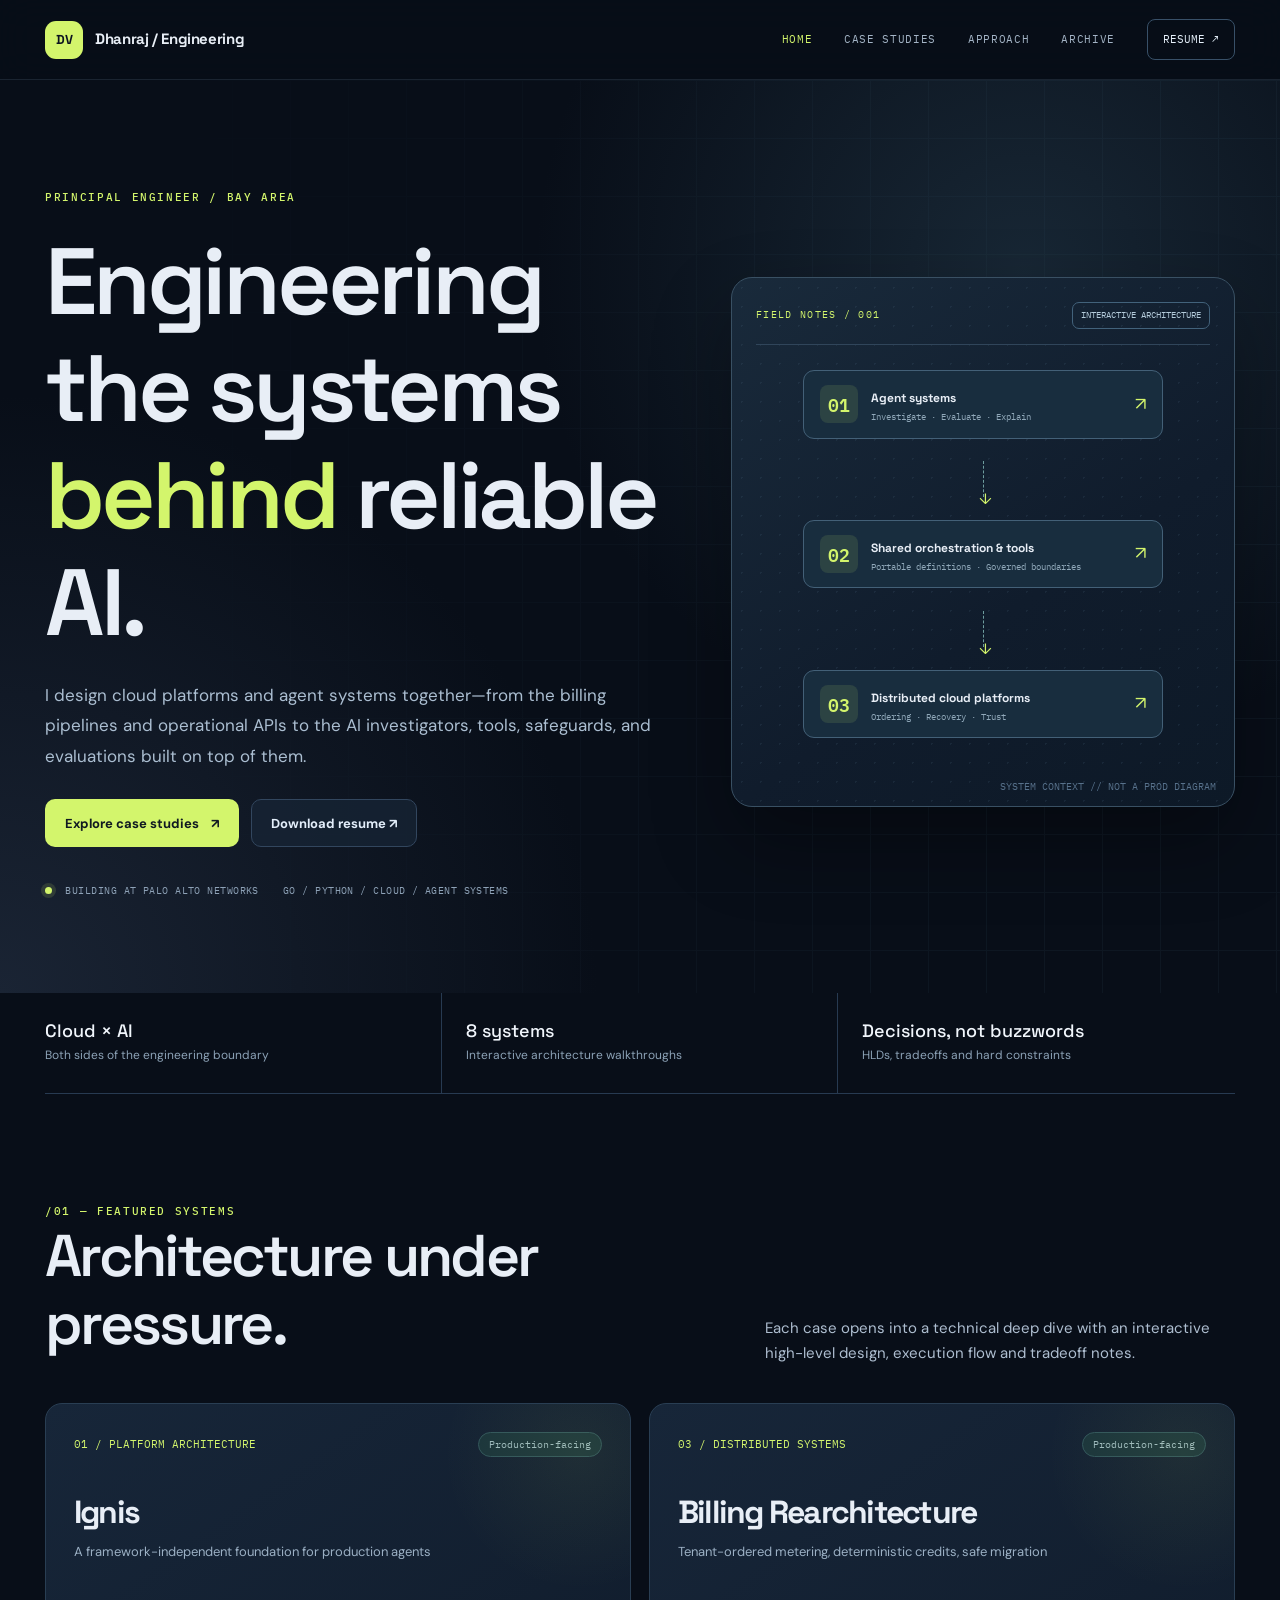
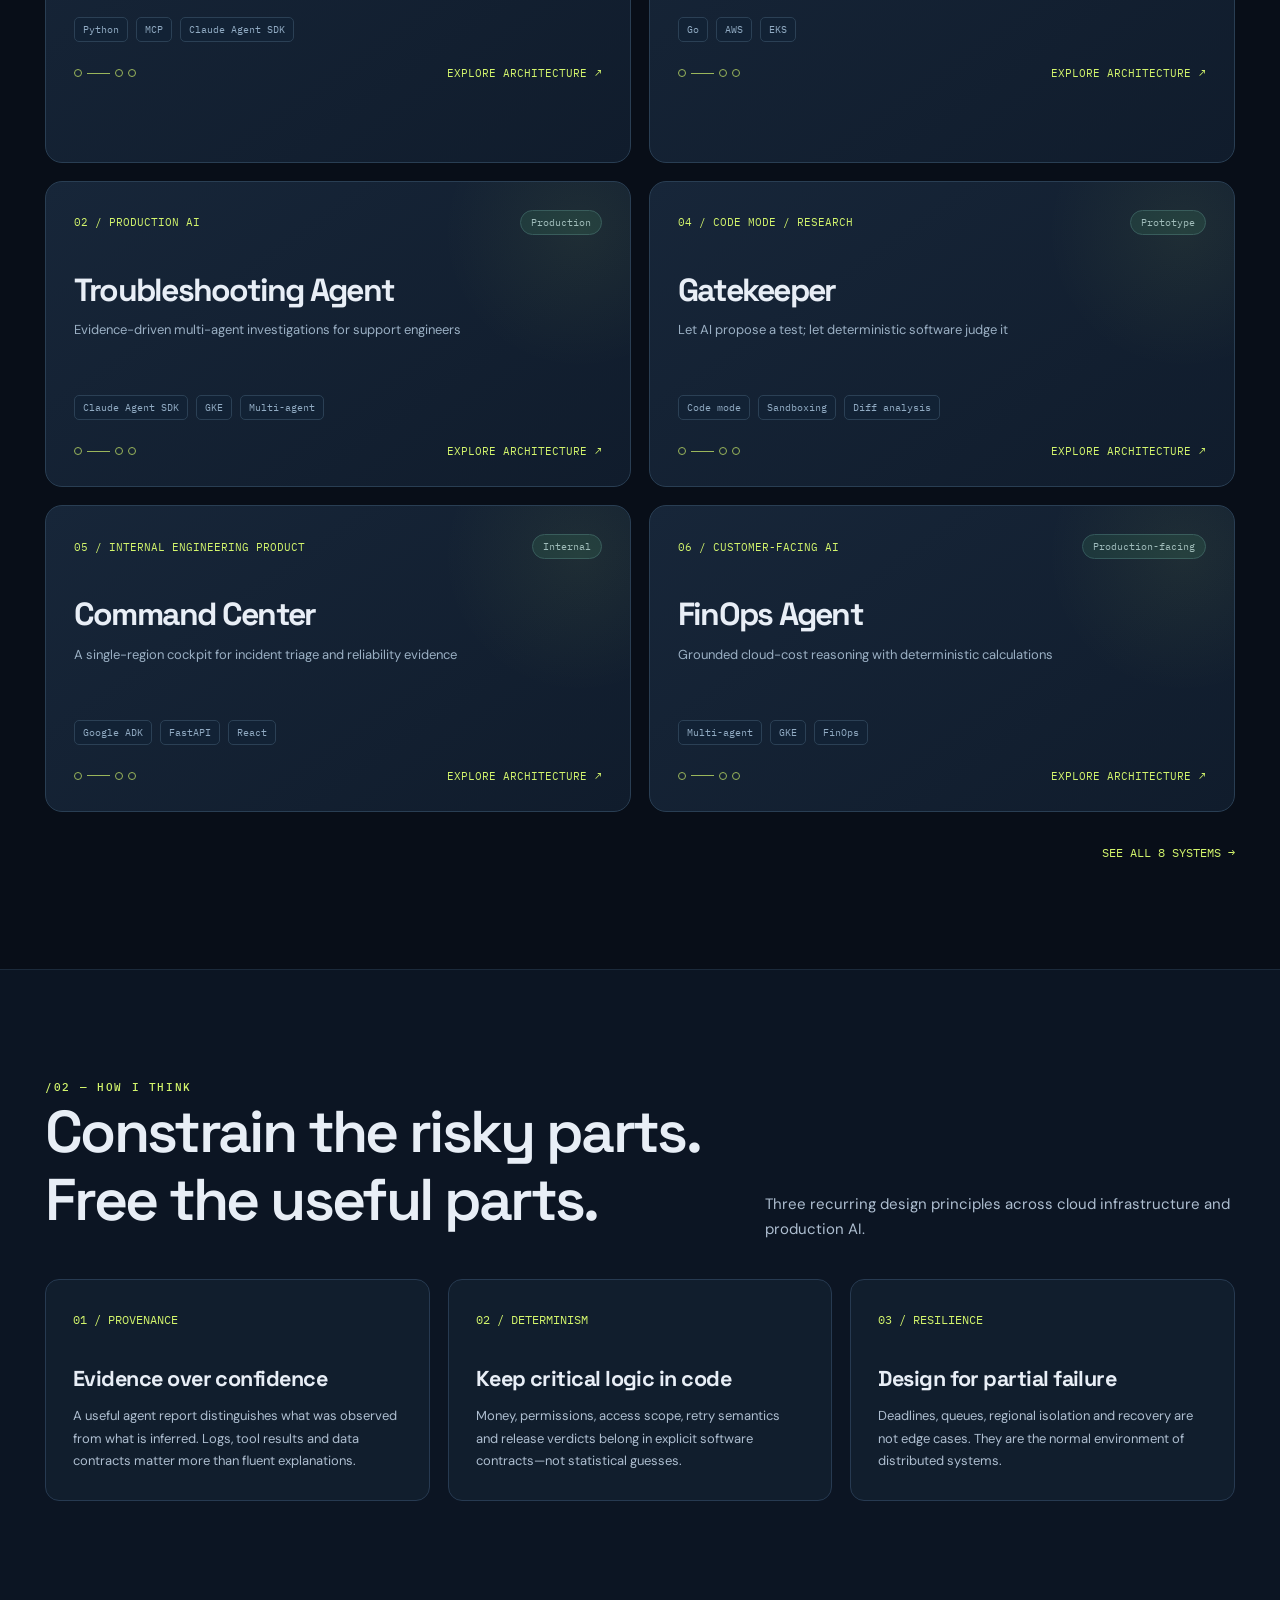
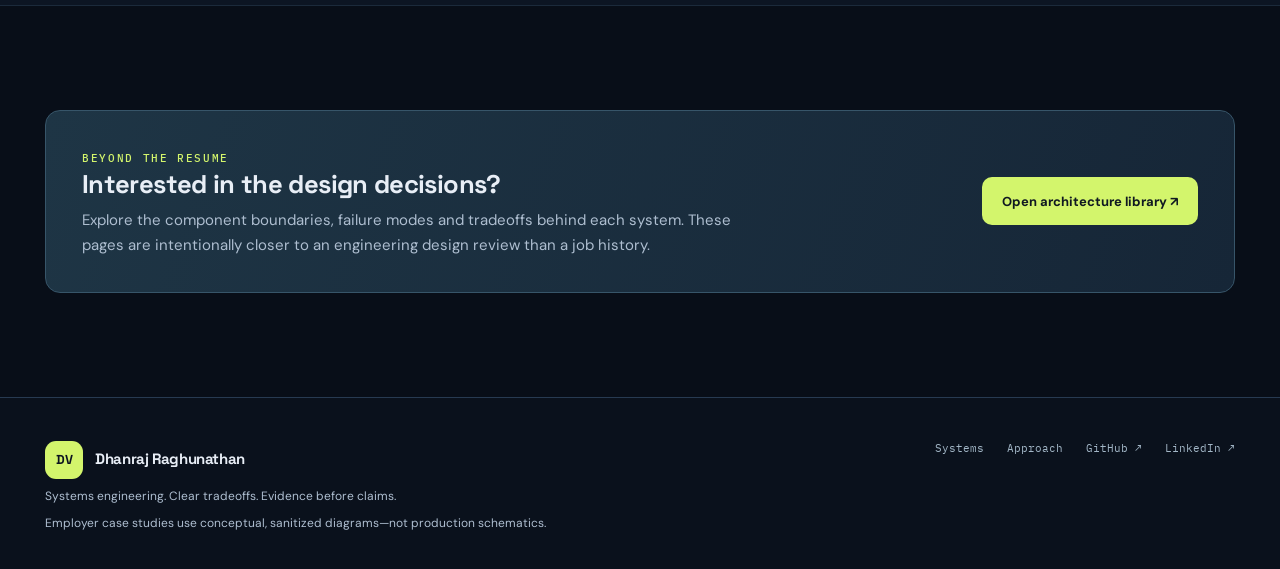
==== index.html @ ff9d37b3 "Publish engineering portfolio and updated resume" ====
<!doctype html>
<html lang="en">
<head>
  <meta charset="UTF-8" />
  <meta name="viewport" content="width=device-width, initial-scale=1.0" />
  <meta name="theme-color" content="#090f1a" />
  <meta name="description" content="Dhanraj Raghunathan — Principal Engineer working at the intersection of distributed cloud systems and reliable AI agent platforms. Interactive architecture case studies and technical design decisions." />
  <meta property="og:type" content="website" />
  <meta property="og:title" content="Dhanraj Raghunathan — Engineering Systems" />
  <meta property="og:description" content="Go beyond the resume. Explore interactive architecture case studies for cloud platforms, distributed systems, and AI agents." />
  <link rel="icon" type="image/svg+xml" href="./assets/favicon.svg" />
  <title>Dhanraj Raghunathan · Systems, not slides</title>
  <link rel="preconnect" href="https://fonts.googleapis.com" />
  <link rel="preconnect" href="https://fonts.gstatic.com" crossorigin />
  <link href="https://fonts.googleapis.com/css2?family=DM+Sans:wght@400;500;600;700;800&family=IBM+Plex+Mono:wght@400;500;600&family=Space+Grotesk:wght@400;500;600;700&display=swap" rel="stylesheet" />
  <link rel="stylesheet" href="./assets/styles.css" />
</head>
<body>
  <div id="app"></div>
  <script type="module" src="./assets/app.js"></script>
</body>
</html>
---- assets/styles.css ----
:root{--ink:#e8eef6;--muted:#94a5b9;--soft:#72879b;--bg:#080e18;--surface:#101b2a;--surface2:#132236;--surface3:#17273c;--stroke:#273a51;--stroke2:#32465e;--lime:#d3f56c;--sky:#79c5ff;--pink:#c7a9ff;--orange:#f2b681;--max:1190px;--r:18px}
*{box-sizing:border-box}html{scroll-behavior:smooth}body{margin:0;background:var(--bg);color:var(--ink);font-family:'DM Sans',sans-serif;font-size:15px;line-height:1.65;overflow-x:hidden}::selection{color:#08111b;background:var(--lime)}button,input{font:inherit}button{cursor:pointer}a{color:inherit;text-decoration:none}img,svg{max-width:100%}button:focus-visible,a:focus-visible,input:focus-visible,[tabindex]:focus-visible{outline:2px solid var(--lime);outline-offset:4px}h1,h2,h3,h4,p{margin-top:0}h1,h2,h3{font-family:'Space Grotesk',sans-serif;letter-spacing:-.045em;line-height:1.14}h1{font-size:clamp(3.3rem,7.35vw,6.6rem);font-weight:600}h2{font-size:clamp(2.2rem,4.6vw,4rem);font-weight:600}h3{font-size:1.28rem;letter-spacing:-.025em}p{color:#aebed0}small,.mono,.eyebrow,.micro,.nav-link,.code{font-family:'IBM Plex Mono',monospace}.shell{width:min(calc(100% - 66px),var(--max));margin-inline:auto}.skip{position:absolute;top:-50px;left:0;background:var(--lime);color:#111;padding:8px 16px;z-index:50}.skip:focus{top:0}.nav-wrap{position:sticky;top:0;z-index:40;background:rgba(8,14,24,.87);backdrop-filter:blur(18px);border-bottom:1px solid rgba(131,157,183,.16)}.nav{height:79px;display:flex;align-items:center;justify-content:space-between;gap:24px}.mark{display:flex;align-items:center;gap:12px;white-space:nowrap}.mark-logo{height:38px;width:38px;background:var(--lime);color:#0b1320;border-radius:11px;display:grid;place-items:center;font-weight:800;font-size:13px;font-family:'Space Grotesk'}.mark span:last-child{font-family:'Space Grotesk';font-size:15px;font-weight:700;letter-spacing:-.025em}.nav-right{display:flex;align-items:center;gap:32px}.nav-link{font-size:11px;color:#a4b4c6;letter-spacing:.06em;transition:color .2s}.nav-link:hover,.nav-link.active{color:var(--lime)}.nav-resume{border:1px solid #385068;padding:10px 15px;border-radius:8px;font-size:11px;font-family:'IBM Plex Mono',monospace;color:#e7f1fc}.nav-resume:hover{border-color:var(--lime);color:var(--lime)}.nav-mobile-toggle{display:none;border:1px solid var(--stroke);background:#121d2b;color:#eaf2fb;border-radius:8px;padding:6px 12px;font-size:22px}
button.btn,a.btn{border-radius:10px;display:inline-flex;align-items:center;gap:12px;justify-content:center;min-height:48px;padding:0 19px;font-size:13px;font-weight:700;border:1px solid transparent;transition:transform .2s,border-color .2s,background .2s}button.btn:hover,a.btn:hover{transform:translateY(-2px)}.btn-primary{background:var(--lime);color:#101921}.btn-primary:hover{background:#e7ff9f}.btn-secondary{background:rgba(23,37,55,.7);border-color:var(--stroke2)!important;color:#e3eefa}.btn-secondary:hover{border-color:#99b3c6!important}.link-arrow{color:var(--lime);font-family:'IBM Plex Mono',monospace;font-size:12px;display:inline-flex;gap:8px;align-items:center}.link-arrow:hover{color:#f1ffba}.eyebrow{font-size:11px;color:var(--lime);letter-spacing:.15em;text-transform:uppercase;font-weight:500}.micro{color:var(--soft);font-size:10px;letter-spacing:.13em;text-transform:uppercase}.section{padding:104px 0}.section-header{display:flex;align-items:end;justify-content:space-between;gap:24px;margin-bottom:37px}.section-header p{max-width:470px;margin:0}.section-header h2{margin:0 0 9px}.section-dark{background:#0c1523;border-top:1px solid #1b2a3b;border-bottom:1px solid #1b2a3b}.line-divider{border:0;border-top:1px solid var(--stroke);margin:30px 0}
.hero{position:relative;overflow:hidden;padding:104px 0 93px;background:radial-gradient(circle at 80% 21%,#203444a6 0,transparent 39%),radial-gradient(circle at 0% 100%,#1a2434 0,transparent 38%)}.hero:before{content:'';position:absolute;inset:0;opacity:.18;pointer-events:none;background-image:linear-gradient(#2a4253 1px,transparent 1px),linear-gradient(90deg,#2a4253 1px,transparent 1px);background-size:58px 58px;mask-image:linear-gradient(to right,transparent 10%,black 80%)}.hero-inner{position:relative;display:grid;grid-template-columns:1.12fr .88fr;align-items:center;gap:45px}.hero h1{margin:19px 0 23px;max-width:730px}.hero h1 span{color:var(--lime)}.hero-intro{font-size:17px;max-width:630px;line-height:1.8;color:#abbed1;margin-bottom:28px}.hero-actions{display:flex;gap:12px;flex-wrap:wrap}.hero-meta{display:flex;gap:24px;align-items:center;margin-top:36px;flex-wrap:wrap}.hero-meta span{font-family:'IBM Plex Mono',monospace;font-size:10px;color:#8ea2b7;letter-spacing:.045em}.alive{width:7px;height:7px;background:var(--lime);border-radius:100%;display:inline-block;margin-right:7px;box-shadow:0 0 0 4px #d3f56c21}.hero-visual{height:530px;position:relative;background:linear-gradient(145deg,#192a3b,#101c2c 60%,#0d1927);border:1px solid #395063;border-radius:21px;box-shadow:0 35px 80px #0005;overflow:hidden;padding:24px}.hero-visual:before{content:'';position:absolute;inset:0;background-image:radial-gradient(#53718a 1px,transparent 1px);background-size:19px 19px;opacity:.15}.vis-top{position:relative;display:flex;align-items:center;justify-content:space-between;border-bottom:1px solid #30455a;padding-bottom:15px}.vis-pill{border:1px solid #42627b;border-radius:7px;padding:5px 8px;color:#b4cbdb;font-size:9px}.vis-stack{position:relative;height:405px;display:flex;flex-direction:column;align-items:center;justify-content:space-around;padding-top:14px}.vis-connector{height:36px;border-left:1px dashed #6d9d9e;position:relative}.vis-connector:after{content:'↓';color:var(--lime);position:absolute;bottom:-14px;left:-5px}.vis-card{display:flex;align-items:center;gap:13px;border:1px solid #436077;border-radius:11px;background:#182d3e;max-width:360px;width:100%;padding:14px 16px;z-index:1;transition:transform .25s,border-color .25s,box-shadow .25s}.vis-card:hover{transform:translateY(-3px);border-color:var(--lime);box-shadow:0 0 25px #b6f55c16}.vis-icon{border-radius:8px;display:grid;place-items:center;height:38px;width:38px;flex:none;background:#d3f56c1c;color:var(--lime);font:600 18px 'IBM Plex Mono'}.vis-card strong{font-size:12px;font-family:'Space Grotesk'}.vis-card small{display:block;color:#91a9ba;font-size:9px;line-height:1.5}.vis-pin{margin-left:auto;color:var(--lime);font-size:18px}.hero-bottom-label{position:absolute;bottom:13px;right:18px;color:#57718b;font:10px 'IBM Plex Mono'}.facts-row{display:grid;grid-template-columns:repeat(3,1fr);gap:0;margin-top:0;border-bottom:1px solid var(--stroke)}.fact{padding:26px 24px;border-right:1px solid var(--stroke)}.fact:first-child{padding-left:0}.fact:last-child{border:0}.fact strong{font:500 18px 'Space Grotesk';color:#f1f6fc;display:block}.fact span{font-size:12px;color:#8ca2b6}.case-grid{display:grid;grid-template-columns:repeat(2,minmax(0,1fr));gap:18px}.case-card{min-height:300px;position:relative;overflow:hidden;background:linear-gradient(145deg,#172639,#101c2c);border:1px solid #293e53;border-radius:17px;padding:28px 28px 26px;transition:transform .25s,border-color .25s,box-shadow .25s}.case-card:hover{transform:translateY(-4px);border-color:#587681;box-shadow:0 18px 35px #0003}.case-card.feature{min-height:360px}.case-card:before{content:'';position:absolute;right:-90px;top:-90px;width:280px;height:280px;border-radius:50%;background:radial-gradient(circle,#d3f56c10,transparent 69%);pointer-events:none}.case-card .idx{font:11px 'IBM Plex Mono';color:var(--lime)}.case-card .status{font:10px 'IBM Plex Mono';color:#9db9be;background:#1a343b;border:1px solid #31555b;border-radius:100px;padding:5px 10px}.case-top{display:flex;justify-content:space-between;align-items:center;gap:12px}.case-card h3{font-size:clamp(1.5rem,2.5vw,2.4rem);margin:37px 0 11px;letter-spacing:-.055em}.case-card p{max-width:440px;font-size:13px;color:#9bb0c4;line-height:1.7;min-height:54px}.tag-row{display:flex;flex-wrap:wrap;gap:8px;margin-top:22px}.tag{font:10px 'IBM Plex Mono';padding:5px 8px;color:#91abc3;background:#122235;border:1px solid #2b4055;border-radius:5px}.card-bottom{margin-top:22px;display:flex;align-items:center;justify-content:space-between}.tiny-net{display:flex;gap:5px;align-items:center;opacity:.7}.tiny-net i{display:block;width:8px;height:8px;border-radius:50%;border:1px solid var(--lime)}.tiny-net i:nth-child(2){height:1px;width:23px;border:0;background:var(--lime);border-radius:0}.case-card .link-arrow{font-size:11px}.approach-grid{display:grid;grid-template-columns:repeat(3,1fr);gap:18px}.approach-card{border:1px solid var(--stroke);border-radius:14px;padding:27px;background:#111e2d}.approach-card .icon-num{font:12px 'IBM Plex Mono';color:var(--lime)}.approach-card h3{margin:36px 0 13px;font-size:1.35rem}.approach-card p{font-size:13px;line-height:1.75;margin-bottom:0}.about-callout{display:flex;justify-content:space-between;align-items:center;gap:30px;padding:34px 36px;background:linear-gradient(110deg,#1e3545,#162637);border:1px solid #375569;border-radius:15px}.about-callout h3{font-size:1.6rem;margin:0 0 9px}.about-callout p{max-width:670px;margin:0}.foot{border-top:1px solid var(--stroke);padding:43px 0 35px;background:#0a111c}.foot-inner{display:flex;align-items:start;justify-content:space-between;gap:20px}.foot p{font-size:12px;margin:8px 0 0}.foot-links{display:flex;gap:23px;font:11px 'IBM Plex Mono';color:#a2b6c6;flex-wrap:wrap}.foot-links a:hover{color:var(--lime)}
.page-hero{padding:65px 0 54px;background:radial-gradient(circle at 80% 15%,#23384b82,transparent 45%);border-bottom:1px solid var(--stroke)}.page-hero h1{font-size:clamp(3.2rem,6vw,5.2rem);margin:12px 0 15px}.page-hero p{max-width:780px;font-size:16px;line-height:1.8}.breadcrumb{color:#9aafc0;font:11px 'IBM Plex Mono';display:flex;align-items:center;gap:9px}.breadcrumb a:hover{color:var(--lime)}.badge-status{display:inline-block;border:1px solid #416348;color:#c7f5a8;background:#1e382c;border-radius:7px;font:10px 'IBM Plex Mono';padding:6px 10px}.badge-status.prototype{border-color:#6a5442;color:#f2ca8a;background:#342a21}.case-hero-header{display:flex;gap:16px;align-items:center;flex-wrap:wrap;margin-top:32px}.case-hero h1{font-size:clamp(3rem,6vw,5.7rem);margin:15px 0}.case-summary{max-width:800px;color:#c2d1df;line-height:1.8;font-size:18px}.case-hero .tag-row{margin-top:25px}.case-kicker{font:11px 'IBM Plex Mono';color:var(--lime);letter-spacing:.14em}.detail-wrap{padding-top:54px}.detail-two{display:grid;grid-template-columns:1.2fr .8fr;gap:25px}.detail-card{border:1px solid #2b4259;padding:29px;border-radius:15px;background:#101b2a}.detail-card h3{margin:9px 0 15px;font-size:1.48rem}.detail-card p{font-size:14px;line-height:1.85;margin-bottom:0}.detail-card .eyebrow{color:#88a5bc;font-size:10px}.quote{margin:22px 0 0;padding-left:22px;border-left:3px solid var(--lime);color:#d4e3ec;font-size:22px;font-family:'Space Grotesk';line-height:1.4;letter-spacing:-.035em}.section-section{padding:71px 0 0}.section-section h2{font-size:clamp(2rem,4vw,3rem);margin:0 0 13px}.section-section .intro{max-width:780px;font-size:14px}.diagram-wrap{background:#0e1b2b;border:1px solid #35506a;border-radius:17px;overflow:hidden;margin-top:29px;box-shadow:0 20px 50px #0002}.diagram-nav{display:flex;justify-content:space-between;align-items:center;gap:15px;border-bottom:1px solid #2e445b;padding:15px 20px;background:#122235}.diagram-tabs{display:flex;gap:6px;flex-wrap:wrap}.tab{font:11px 'IBM Plex Mono';color:#99aec3;background:transparent;border:1px solid transparent;border-radius:7px;padding:9px 13px}.tab.active{background:#263a4b;border-color:#49667b;color:var(--lime)}.tab:hover{color:#e9f7ff}.diagram-controls{display:flex;align-items:center;gap:6px}.icon-btn{border:1px solid #354e66;border-radius:7px;color:#d0e0ec;background:#1d3145;font-size:13px;min-width:34px;height:34px;padding:0 8px}.icon-btn:hover{border-color:var(--lime);color:var(--lime)}.diagram-info{padding:19px 21px 10px;display:flex;gap:20px;align-items:start;justify-content:space-between}.diagram-info h3{font:600 18px 'Space Grotesk';letter-spacing:-.02em;margin:0 0 4px}.diagram-info p{font-size:12px;margin:0;max-width:690px;color:#8eabc0}.diagram-board{height:565px;position:relative;overflow:hidden;cursor:grab;touch-action:none}.diagram-board.dragging{cursor:grabbing}.diagram-board svg{width:100%;height:100%;display:block;user-select:none}.diagram-board .edge{fill:none;stroke:#5d7d91;stroke-width:2;opacity:.68}.diagram-board .edge.active{stroke:var(--lime);stroke-width:3;opacity:1;stroke-dasharray:7 7;animation:dash 3s linear infinite}@keyframes dash{to{stroke-dashoffset:-28}}.diagram-board .edge-label{fill:#b0c2cf;font:11px 'IBM Plex Mono'}.diagram-board .node{cursor:pointer}.diagram-board .node rect{stroke-width:1.6;transition:stroke .2s,fill .2s}.diagram-board .node text.title{fill:#edf5ff;font:600 15px 'Space Grotesk'}.diagram-board .node text.sub{fill:#a4bfd0;font:11px 'IBM Plex Mono'}.diagram-board .node .node-glyph{font:12px 'IBM Plex Mono';fill:#d3f56c}.diagram-board .node:hover rect,.diagram-board .node.selected rect{stroke:var(--lime)!important;stroke-width:3}.diagram-board .node.focus rect{stroke:var(--lime);filter:drop-shadow(0 0 12px #d3f56c55)}.diagram-board .node:focus{outline:none}.diagram-board .node:focus rect{stroke:var(--lime)!important;stroke-width:3}.diagram-footer{display:grid;grid-template-columns:1.07fr .93fr;border-top:1px solid #2f475b;min-height:176px}.node-inspector{padding:19px 22px;border-right:1px solid #2f475b;background:#132538}.node-inspector .micro{display:block;margin-bottom:9px}.node-inspector h4{font-family:'Space Grotesk';font-size:18px;margin:0 0 8px}.node-inspector p{font-size:12px;line-height:1.8;margin:0}.walk-panel{padding:19px 22px;background:#101f30}.walk-header{display:flex;align-items:center;justify-content:space-between;gap:8px}.walk-panel .micro{display:block;margin-bottom:9px}.walk-panel strong{font:600 14px 'Space Grotesk';color:var(--lime)}.walk-panel p{font-size:12px;margin:7px 0 12px;line-height:1.65}.walk-actions{display:flex;gap:8px;align-items:center}.walk-actions button{padding:6px 11px;font-size:11px;font-family:'IBM Plex Mono';border-radius:5px;color:#d4e5ee;background:#1d3449;border:1px solid #35526c}.walk-actions button:hover{border-color:var(--lime)}.diagram-hint{font:10px 'IBM Plex Mono';color:#708ba3;padding:10px 20px;border-top:1px solid #1b3448}.diagram-hint span{color:#b7ccdb}.learning-label{font:10px 'IBM Plex Mono';padding:4px 9px;border:1px solid #ae8650;border-radius:5px;color:#f0c887}.decision-grid{display:grid;grid-template-columns:repeat(2,1fr);gap:14px;margin-top:31px}.decision{border:1px solid var(--stroke);background:#101c2b;padding:25px;border-radius:12px}.decision .num{color:var(--lime);font:11px 'IBM Plex Mono'}.decision h3{font-size:19px;letter-spacing:-.03em;margin:24px 0 9px}.decision p{font-size:13px;line-height:1.8;margin:0}.tradeoff{display:grid;grid-template-columns:1fr 1.2fr;gap:24px;border-bottom:1px solid #293f54;padding:22px 0}.tradeoff h3{font-size:17px;margin:0}.tradeoff p{font-size:13px;margin:0}.insight{border:1px solid #405f50;border-radius:16px;padding:31px 37px;background:linear-gradient(115deg,#182d30,#111e2a);margin-top:43px}.insight strong{font:10px 'IBM Plex Mono';color:var(--lime);letter-spacing:.11em}.insight p{font:500 clamp(1.4rem,2.8vw,2.2rem) 'Space Grotesk';letter-spacing:-.035em;line-height:1.43;color:#eaf4ee;margin:18px 0 0}.caution{margin:28px 0 0;padding:18px 20px;border:1px solid #354c61;border-radius:10px;background:#101f30;display:flex;gap:15px}.caution .tag{flex:none;height:max-content}.caution p{font-size:12px;margin:0;line-height:1.8}.case-next{display:flex;justify-content:space-between;align-items:center;gap:18px;padding:35px 0 100px;border-top:1px solid var(--stroke);margin-top:65px}.case-next h3{margin:0;font-size:25px}.case-next .micro{margin-bottom:5px}
.explore-controls{display:flex;gap:11px;align-items:center;flex-wrap:wrap;margin:36px 0 25px}.search{background:#122034;color:#eaf1f8;border:1px solid #385069;padding:13px 16px;border-radius:9px;width:min(100%,310px);outline:none}.search::placeholder{color:#788ea7}.search:focus{border-color:var(--lime)}.filters{display:flex;flex-wrap:wrap;gap:7px}.filter{border:1px solid #34495e;background:#142336;color:#9ab1c3;padding:10px 12px;border-radius:8px;font:11px 'IBM Plex Mono'}.filter.active{border-color:#8eaa66;background:#293b2d;color:var(--lime)}.results-count{font:11px 'IBM Plex Mono';color:#8da4b8;margin:9px 0 25px}.empty{text-align:center;color:#91a7b9;padding:85px 0}.timeline{display:grid;gap:0;max-width:920px;margin:40px auto 90px}.timeline-item{display:grid;grid-template-columns:180px 1fr;gap:40px;border-top:1px solid var(--stroke);padding:29px 0}.timeline-item .mono{font-size:12px;color:var(--lime)}.timeline-item h3{font-size:20px;margin:0 0 4px}.timeline-item strong{font-size:12px;font-weight:600;color:#abbfd1}.timeline-item p{font-size:13px;margin:8px 0 0}.archive-grid{display:grid;grid-template-columns:repeat(2,1fr);gap:16px;margin:34px 0 80px}.archive-card{padding:29px;border:1px solid var(--stroke);border-radius:13px;background:#101e2c;transition:border-color .2s}.archive-card:hover{border-color:#77909d}.archive-card .micro{color:var(--lime)}.archive-card h3{margin:22px 0 10px}.archive-card p{font-size:13px;line-height:1.8}.warning{font-size:12px;color:#9ab0c4;border-left:2px solid #8eac6c;padding-left:14px;margin:20px 0}
@media(max-width:970px){.hero-inner{grid-template-columns:1fr}.hero{padding:70px 0}.hero h1{max-width:800px}.hero-visual{max-width:600px;width:100%;height:425px}.vis-stack{height:300px}.section{padding:75px 0}.detail-two{grid-template-columns:1fr}.nav-right{gap:17px}.nav-link{font-size:10px}.hero-visual{margin-inline:auto}.diagram-board{height:415px}}
@media(max-width:700px){.shell{width:min(calc(100% - 34px),var(--max))}.nav{height:66px}.mark span:last-child{font-size:13px}.nav-mobile-toggle{display:block}.nav-right{display:none;position:absolute;top:66px;left:0;right:0;padding:24px;background:#101b2a;border-bottom:1px solid var(--stroke);flex-direction:column;align-items:stretch;gap:20px}.nav-right.open{display:flex}.nav-right .nav-link{font-size:13px}.hero{padding:64px 0 50px}.hero h1{font-size:clamp(3.25rem,12vw,5rem)}.hero-intro{font-size:15px}.hero-visual{height:398px;padding:19px}.vis-stack{height:278px}.vis-card{max-width:300px;padding:11px 12px}.vis-connector{height:24px}.facts-row{grid-template-columns:1fr}.fact{padding:17px 0;border-right:0;border-bottom:1px solid var(--stroke)}.fact:last-child{border:0}.section-header{display:block}.section-header h2{margin-bottom:15px}.case-grid,.approach-grid,.decision-grid,.archive-grid{grid-template-columns:1fr}.case-card{min-height:275px;padding:23px}.case-card h3{margin-top:28px}.section{padding:64px 0}.about-callout{display:block;padding:25px}.about-callout .btn{margin-top:20px}.foot-inner{display:block}.foot-links{margin-top:24px}.page-hero{padding:44px 0 38px}.page-hero h1{font-size:clamp(2.8rem,11vw,4.6rem)}.detail-wrap{padding-top:32px}.detail-card{padding:23px}.section-section{padding-top:56px}.diagram-nav{align-items:start;flex-direction:column;padding:12px}.diagram-tabs{width:100%}.tab{padding:7px 9px;font-size:10px}.diagram-info{padding:15px}.diagram-board{height:320px}.diagram-footer{grid-template-columns:1fr}.node-inspector{border-right:0;border-bottom:1px solid var(--stroke)}.walk-panel,.node-inspector{padding:18px}.diagram-hint{line-height:1.8}.tradeoff{grid-template-columns:1fr;gap:10px}.caution{display:block}.case-next{align-items:start;flex-direction:column}.timeline-item{grid-template-columns:1fr;gap:8px}.archive-grid{margin-bottom:45px}.search{width:100%}.filters{width:100%}.filter{padding:9px}.nav-resume{display:block;text-align:center}}
@media(prefers-reduced-motion:reduce){*,*:before,*:after{scroll-behavior:auto!important;animation:none!important;transition:none!important}}
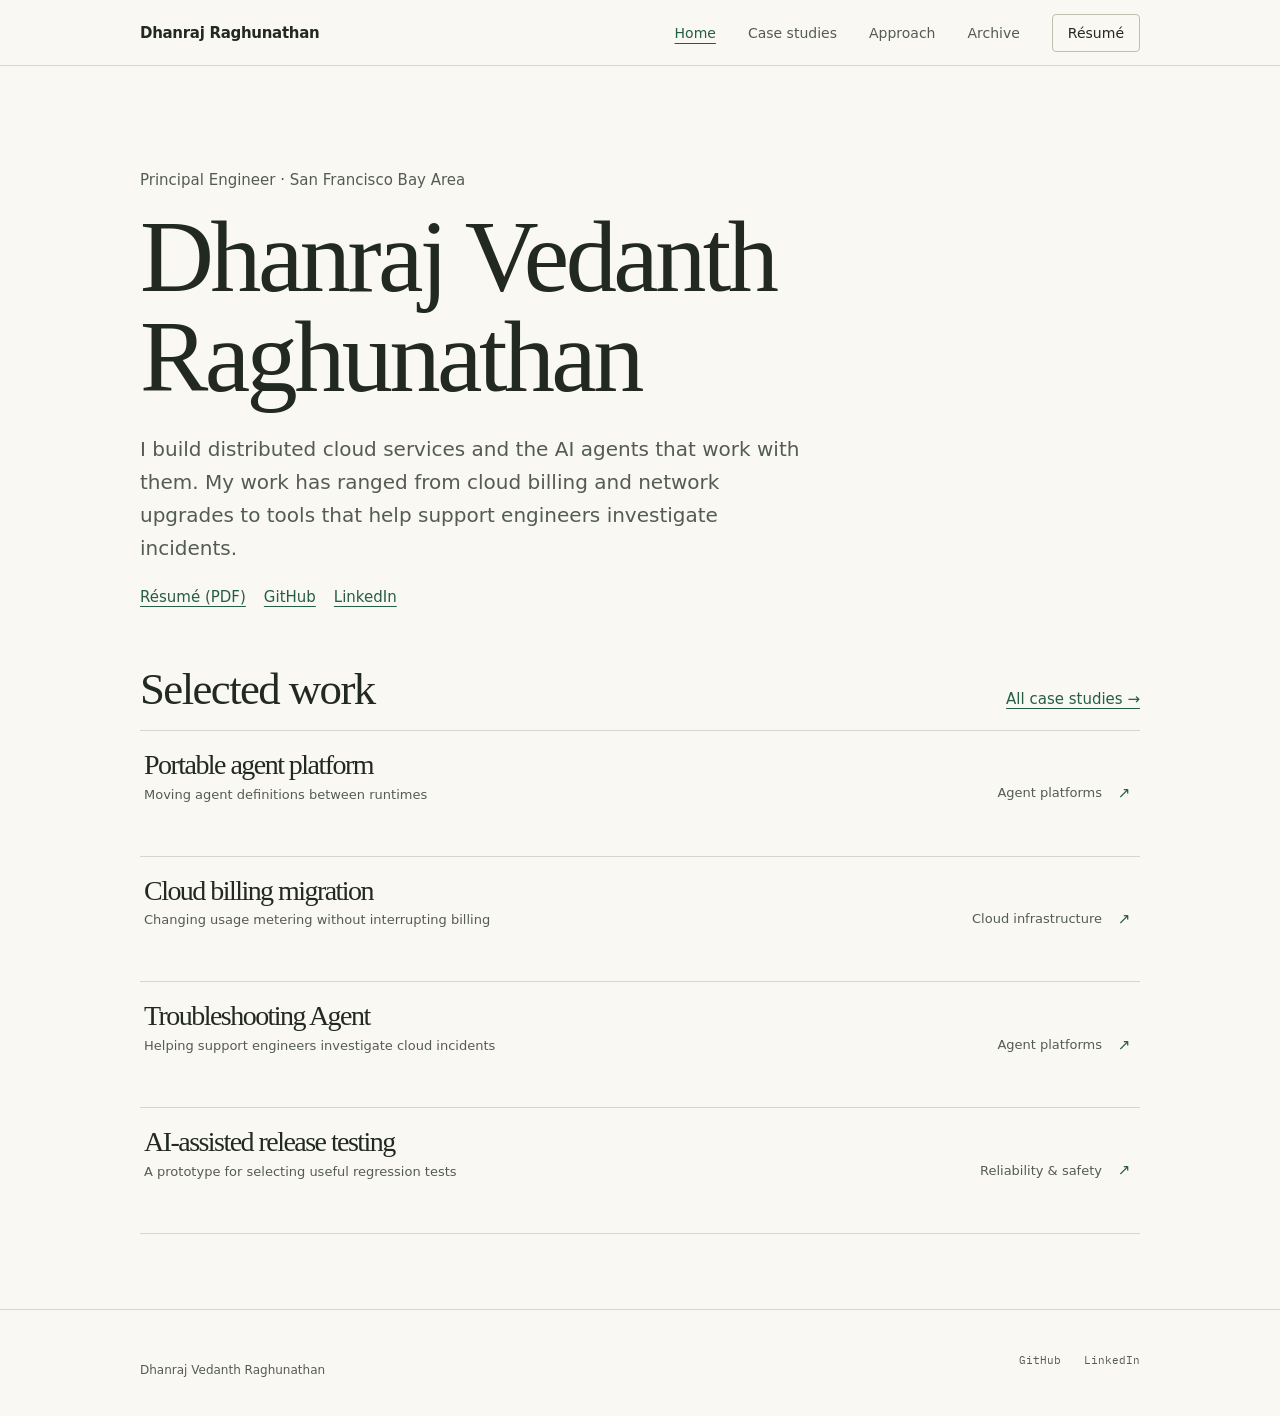
==== commit 1e299fbc: "Simplify portfolio and publish public-safe resume and case studies" ====
--- a/index.html
+++ b/index.html
@@ -3,13 +3,13 @@
 <head>
   <meta charset="UTF-8" />
   <meta name="viewport" content="width=device-width, initial-scale=1.0" />
-  <meta name="theme-color" content="#090f1a" />
+  <meta name="theme-color" content="#faf8f3" />
   <meta name="description" content="Dhanraj Raghunathan — Principal Engineer working at the intersection of distributed cloud systems and reliable AI agent platforms. Interactive architecture case studies and technical design decisions." />
   <meta property="og:type" content="website" />
   <meta property="og:title" content="Dhanraj Raghunathan — Engineering Systems" />
-  <meta property="og:description" content="Go beyond the resume. Explore interactive architecture case studies for cloud platforms, distributed systems, and AI agents." />
+  <meta property="og:description" content="Engineering case studies on distributed cloud systems and AI agents." />
   <link rel="icon" type="image/svg+xml" href="./assets/favicon.svg" />
-  <title>Dhanraj Raghunathan · Systems, not slides</title>
+  <title>Dhanraj Vedanth Raghunathan · Engineering</title>
   <link rel="preconnect" href="https://fonts.googleapis.com" />
   <link rel="preconnect" href="https://fonts.gstatic.com" crossorigin />
   <link href="https://fonts.googleapis.com/css2?family=DM+Sans:wght@400;500;600;700;800&family=IBM+Plex+Mono:wght@400;500;600&family=Space+Grotesk:wght@400;500;600;700&display=swap" rel="stylesheet" />
--- a/assets/styles.css
+++ b/assets/styles.css
@@ -7,3 +7,79 @@
 @media(max-width:970px){.hero-inner{grid-template-columns:1fr}.hero{padding:70px 0}.hero h1{max-width:800px}.hero-visual{max-width:600px;width:100%;height:425px}.vis-stack{height:300px}.section{padding:75px 0}.detail-two{grid-template-columns:1fr}.nav-right{gap:17px}.nav-link{font-size:10px}.hero-visual{margin-inline:auto}.diagram-board{height:415px}}
 @media(max-width:700px){.shell{width:min(calc(100% - 34px),var(--max))}.nav{height:66px}.mark span:last-child{font-size:13px}.nav-mobile-toggle{display:block}.nav-right{display:none;position:absolute;top:66px;left:0;right:0;padding:24px;background:#101b2a;border-bottom:1px solid var(--stroke);flex-direction:column;align-items:stretch;gap:20px}.nav-right.open{display:flex}.nav-right .nav-link{font-size:13px}.hero{padding:64px 0 50px}.hero h1{font-size:clamp(3.25rem,12vw,5rem)}.hero-intro{font-size:15px}.hero-visual{height:398px;padding:19px}.vis-stack{height:278px}.vis-card{max-width:300px;padding:11px 12px}.vis-connector{height:24px}.facts-row{grid-template-columns:1fr}.fact{padding:17px 0;border-right:0;border-bottom:1px solid var(--stroke)}.fact:last-child{border:0}.section-header{display:block}.section-header h2{margin-bottom:15px}.case-grid,.approach-grid,.decision-grid,.archive-grid{grid-template-columns:1fr}.case-card{min-height:275px;padding:23px}.case-card h3{margin-top:28px}.section{padding:64px 0}.about-callout{display:block;padding:25px}.about-callout .btn{margin-top:20px}.foot-inner{display:block}.foot-links{margin-top:24px}.page-hero{padding:44px 0 38px}.page-hero h1{font-size:clamp(2.8rem,11vw,4.6rem)}.detail-wrap{padding-top:32px}.detail-card{padding:23px}.section-section{padding-top:56px}.diagram-nav{align-items:start;flex-direction:column;padding:12px}.diagram-tabs{width:100%}.tab{padding:7px 9px;font-size:10px}.diagram-info{padding:15px}.diagram-board{height:320px}.diagram-footer{grid-template-columns:1fr}.node-inspector{border-right:0;border-bottom:1px solid var(--stroke)}.walk-panel,.node-inspector{padding:18px}.diagram-hint{line-height:1.8}.tradeoff{grid-template-columns:1fr;gap:10px}.caution{display:block}.case-next{align-items:start;flex-direction:column}.timeline-item{grid-template-columns:1fr;gap:8px}.archive-grid{margin-bottom:45px}.search{width:100%}.filters{width:100%}.filter{padding:9px}.nav-resume{display:block;text-align:center}}
 @media(prefers-reduced-motion:reduce){*,*:before,*:after{scroll-behavior:auto!important;animation:none!important;transition:none!important}}
+
+/* Reading pages use a quiet paper palette; the interactive canvas retains its own contrast. */
+:root {
+  --ink: #222923;
+  --muted: #535c54;
+  --soft: #62695e;
+  --bg: #faf8f3;
+  --surface: #f3f0e8;
+  --surface2: #eeebe2;
+  --surface3: #e9e5db;
+  --stroke: #d8d6ca;
+  --stroke2: #bfbeaf;
+  --lime: #255e46;
+  --max: 1000px;
+}
+body {font-family: system-ui, sans-serif; color: var(--ink); background: var(--bg)}
+h1, h2, h3 {font-family: Georgia, serif; font-weight: 400; letter-spacing: -.035em}
+p {color: var(--muted)}
+a:focus-visible, button:focus-visible, input:focus-visible {outline-color: var(--lime)}
+.nav-wrap {background: #faf8f3f5; border-color: var(--stroke)}
+.nav {height: 65px}
+.mark span:last-child {font: 600 15px system-ui, sans-serif; letter-spacing: -.02em}
+.nav-link, .nav-resume {font: 14px system-ui, sans-serif; color: var(--muted); letter-spacing: 0}
+.nav-link.active {text-decoration: underline; text-underline-offset: .35em}
+.nav-resume, .nav-mobile-toggle {background: transparent; border-color: var(--stroke2); color: var(--ink); border-radius: 4px}
+.home-intro {padding-block: clamp(50px, 8vw, 105px) 54px}
+.profile-role {font-size: 15px; margin-bottom: 14px}
+.home-intro h1 {font-size: clamp(2.8rem, 8vw, 6.4rem); line-height: .98; margin-bottom: 25px}
+.home-summary {font-size: clamp(1rem, 2vw, 1.25rem); max-width: 52ch; margin-bottom: 20px}
+.home-links {display: flex; gap: 18px; flex-wrap: wrap}
+.home-links a, .work-heading a, .case-next a, .link-arrow, .breadcrumb a {color: var(--lime); text-decoration: underline; text-underline-offset: .25em}
+.home-work {padding-bottom: 75px}
+.work-heading {display: flex; justify-content: space-between; align-items: baseline; gap: 12px}
+.work-heading h2 {font-size: clamp(1.9rem, 5vw, 2.8rem); margin-bottom: 15px}
+.case-grid, .case-list {display: block; border-top: 1px solid var(--stroke)}
+.case-card, .case-card.feature {
+  display: grid; grid-template-columns: minmax(0, 1fr) auto 18px; align-items: center;
+  gap: 16px; min-height: 0; padding: 18px 4px; border: 0; border-bottom: 1px solid var(--stroke);
+  border-radius: 0; box-shadow: none; background: transparent;
+}
+.case-card::before, .case-card::after {content: none}
+.case-card:hover {background: var(--surface); transform: none; border-color: var(--stroke)}
+.case-card h3 {font-size: clamp(1.3rem, 3vw, 1.75rem); margin: 0 0 3px; color: var(--ink)}
+.case-card p {margin: 0; color: var(--muted)}
+.case-category {font-size: 13px; color: var(--muted)}
+.case-arrow {color: var(--lime)}
+.page-hero, .section-dark {background: none}
+.page-hero h1 {font-size: clamp(2.7rem, 7vw, 5rem)}
+.page-hero p, .intro {color: var(--muted)}
+.detail-card, .decision, .approach-card, .archive-card {background: transparent; box-shadow: none; border-radius: 0; border-color: var(--stroke)}
+.detail-card h2 {font-size: 1.8rem}
+.detail-card p, .decision p, .tradeoff p, .archive-card p, .approach-card p {color: var(--muted)}
+.case-summary {margin-bottom: 16px}
+.case-lesson {margin-top: 18px}
+.case-next {background: none; border-radius: 0}
+.search, .filter {background: transparent; color: var(--ink); border-color: var(--stroke2); border-radius: 4px}
+.search::placeholder {color: var(--soft)}
+.filter.active, .filter:hover {color: white; background: var(--lime); border-color: var(--lime)}
+.results-count {color: var(--muted); font: 14px system-ui, sans-serif}
+.foot {background: transparent; border-color: var(--stroke)}
+.foot p, .foot-links a {color: var(--muted)}
+.diagram-wrap {
+  color: #e8eef6; background: #101b2a;
+  --ink: #e8eef6; --muted: #b3c2d1; --soft: #a0b0bf;
+  --surface: #101b2a; --surface2: #132236; --surface3: #17273c;
+  --stroke: #34465a; --stroke2: #45586e; --lime: #d3f56c;
+}
+.diagram-wrap p {color: #b3c2d1}
+@media (max-width: 700px) {
+  .nav-right {background: var(--bg)}
+  .nav-link.active {color: var(--lime)}
+  .home-intro h1 {overflow-wrap: anywhere}
+  .case-card, .case-card.feature {grid-template-columns: minmax(0, 1fr) 18px}
+  .case-category {display: none}
+  .work-heading a {font-size: 13px}
+}
